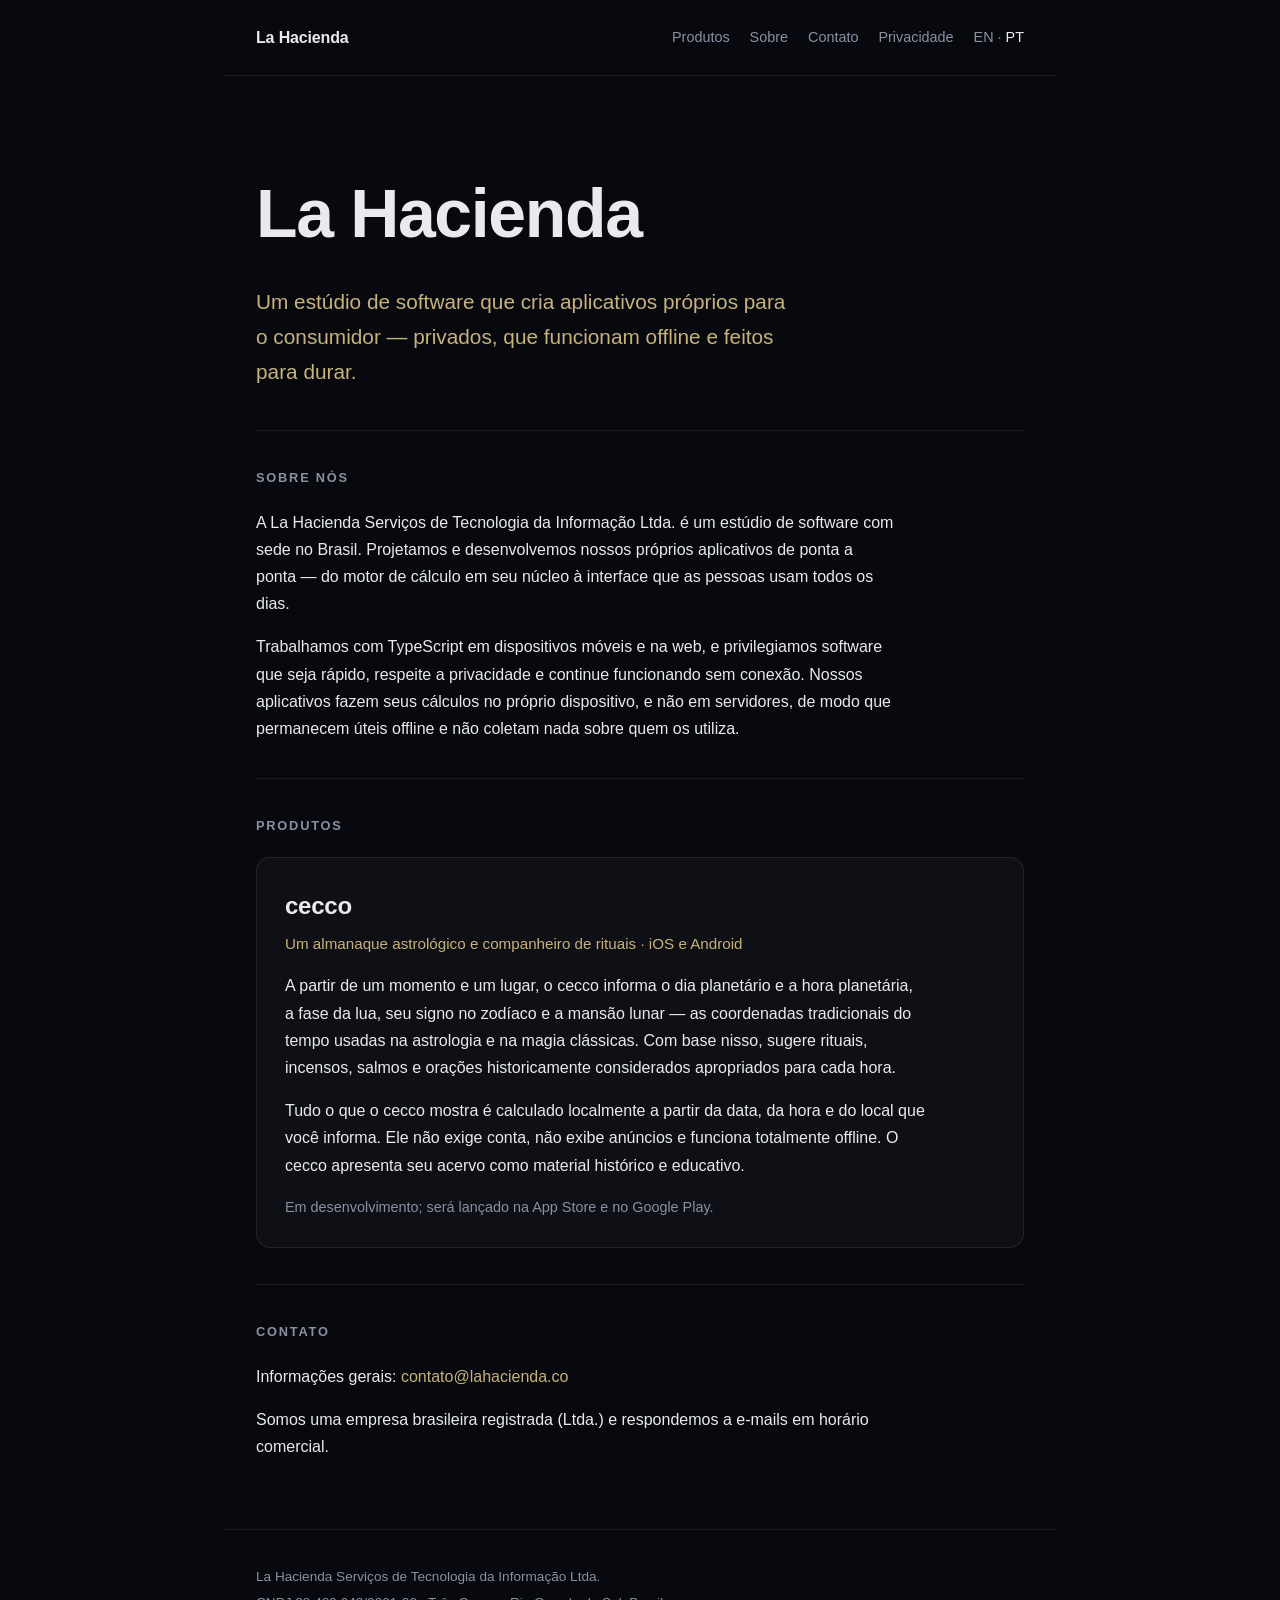
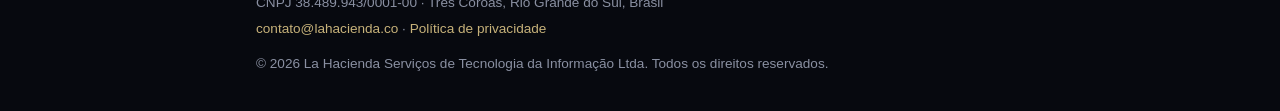
==== pt/index.html @ 251fb01d "Add Brazilian Portuguese version of the site (pt-BR) Apple's enrollment review requires the company " ====
<!doctype html>
<html lang="pt-BR">
<head>
  <meta charset="utf-8" />
  <meta name="viewport" content="width=device-width, initial-scale=1" />
  <title>La Hacienda — estúdio de software</title>
  <meta name="description" content="La Hacienda Serviços de Tecnologia da Informação Ltda. — um estúdio de software brasileiro que cria aplicativos próprios, privados e que funcionam offline. Criadores do cecco." />
  <link rel="alternate" hreflang="en" href="https://lahacienda.co/" />
  <link rel="alternate" hreflang="pt-BR" href="https://lahacienda.co/pt/" />
  <link rel="alternate" hreflang="x-default" href="https://lahacienda.co/" />
  <link rel="stylesheet" href="/styles.css" />
</head>
<body>
  <header class="topbar">
    <a class="brand" href="/pt/">La&nbsp;Hacienda</a>
    <nav class="nav">
      <a href="/pt/#products">Produtos</a>
      <a href="/pt/#about">Sobre</a>
      <a href="/pt/#contact">Contato</a>
      <a href="/pt/privacy.html">Privacidade</a>
      <span class="lang"><a href="/">EN</a> · <a href="/pt/" aria-current="page">PT</a></span>
    </nav>
  </header>

  <main class="wrap">
    <section class="hero">
      <h1>La Hacienda</h1>
      <p class="tagline">Um estúdio de software que cria aplicativos próprios para o consumidor &mdash; privados, que funcionam offline e feitos para durar.</p>
    </section>

    <section id="about" class="block">
      <h2>Sobre nós</h2>
      <p>
        A La Hacienda Serviços de Tecnologia da Informação Ltda. é um estúdio de
        software com sede no Brasil. Projetamos e desenvolvemos nossos próprios
        aplicativos de ponta a ponta &mdash; do motor de cálculo em seu núcleo à
        interface que as pessoas usam todos os dias.
      </p>
      <p>
        Trabalhamos com TypeScript em dispositivos móveis e na web, e
        privilegiamos software que seja rápido, respeite a privacidade e continue
        funcionando sem conexão. Nossos aplicativos fazem seus cálculos no próprio
        dispositivo, e não em servidores, de modo que permanecem úteis offline e
        não coletam nada sobre quem os utiliza.
      </p>
    </section>

    <section id="products" class="block">
      <h2>Produtos</h2>

      <article class="product">
        <h3>cecco</h3>
        <p class="product-kicker">Um almanaque astrológico e companheiro de rituais · iOS e Android</p>
        <p>
          A partir de um momento e um lugar, o cecco informa o dia planetário e a
          hora planetária, a fase da lua, seu signo no zodíaco e a mansão lunar
          &mdash; as coordenadas tradicionais do tempo usadas na astrologia e na
          magia clássicas. Com base nisso, sugere rituais, incensos, salmos e
          orações historicamente considerados apropriados para cada hora.
        </p>
        <p>
          Tudo o que o cecco mostra é calculado localmente a partir da data, da
          hora e do local que você informa. Ele não exige conta, não exibe
          anúncios e funciona totalmente offline. O cecco apresenta seu acervo
          como material histórico e educativo.
        </p>
        <p class="product-status">Em desenvolvimento; será lançado na App Store e no Google Play.</p>
      </article>
    </section>

    <section id="contact" class="block">
      <h2>Contato</h2>
      <p>
        Informações gerais:
        <a href="mailto:contato@lahacienda.co">contato@lahacienda.co</a>
      </p>
      <p>
        Somos uma empresa brasileira registrada (Ltda.) e respondemos a e-mails
        em horário comercial.
      </p>
    </section>
  </main>

  <footer class="legal">
    <p>La Hacienda Serviços de Tecnologia da Informação Ltda.</p>
    <p>CNPJ 38.489.943/0001-00 · Três Coroas, Rio Grande do Sul, Brasil</p>
    <p>
      <a href="mailto:contato@lahacienda.co">contato@lahacienda.co</a>
      · <a href="/pt/privacy.html">Política de privacidade</a>
    </p>
    <p class="copyright">© 2026 La Hacienda Serviços de Tecnologia da Informação Ltda. Todos os direitos reservados.</p>
  </footer>
</body>
</html>
---- styles.css ----
:root {
  --bg: #07090f;
  --fg: #e8eaf0;
  --muted: #8a90a2;
  --accent: #c7b27a;
  --line: rgba(255, 255, 255, 0.08);
  --panel: rgba(255, 255, 255, 0.03);
}
* { box-sizing: border-box; }
html, body { margin: 0; padding: 0; }
body {
  background: var(--bg);
  color: var(--fg);
  font: 16px/1.7 -apple-system, BlinkMacSystemFont, "Segoe UI", Roboto, Helvetica, Arial, sans-serif;
  -webkit-font-smoothing: antialiased;
  min-height: 100vh;
}

a { color: var(--accent); text-decoration: none; }
a:hover { text-decoration: underline; }

.topbar {
  display: flex;
  align-items: center;
  justify-content: space-between;
  gap: 1rem;
  flex-wrap: wrap;
  max-width: 52rem;
  margin: 0 auto;
  padding: 1.5rem 2rem;
  border-bottom: 1px solid var(--line);
}
.brand {
  font-weight: 600;
  letter-spacing: -0.01em;
  color: var(--fg);
}
.brand:hover { text-decoration: none; }
.nav { display: flex; gap: 1.25rem; flex-wrap: wrap; }
.nav a { color: var(--muted); font-size: 0.9rem; }
.nav a:hover { color: var(--fg); text-decoration: none; }
.lang { color: var(--muted); font-size: 0.9rem; }
.lang a { color: var(--muted); }
.lang a[aria-current="page"] { color: var(--fg); }

.wrap {
  max-width: 52rem;
  margin: 0 auto;
  padding: 2rem;
}

.hero { padding: 3rem 0 2.5rem; }
.hero h1 {
  font-size: clamp(2.5rem, 8vw, 4.25rem);
  letter-spacing: -0.02em;
  margin: 0 0 0.75rem;
}
.tagline {
  color: var(--accent);
  margin: 0;
  font-size: clamp(1.05rem, 3vw, 1.3rem);
  max-width: 34rem;
}

.block {
  padding: 2.25rem 0;
  border-top: 1px solid var(--line);
}
.block h2 {
  font-size: 0.8rem;
  text-transform: uppercase;
  letter-spacing: 0.14em;
  color: var(--muted);
  margin: 0 0 1.25rem;
}
.block p { margin: 0 0 1rem; max-width: 40rem; }
.block p:last-child { margin-bottom: 0; }

.product {
  background: var(--panel);
  border: 1px solid var(--line);
  border-radius: 14px;
  padding: 1.75rem;
}
.product h3 {
  font-size: 1.5rem;
  margin: 0 0 0.25rem;
  letter-spacing: -0.01em;
}
.product-kicker {
  color: var(--accent);
  font-size: 0.95rem;
  margin: 0 0 1rem;
}
.product-status {
  color: var(--muted);
  font-size: 0.9rem;
  margin-top: 1rem;
}

.legal {
  max-width: 52rem;
  margin: 0 auto;
  padding: 2rem;
  border-top: 1px solid var(--line);
  color: var(--muted);
  font-size: 0.85rem;
}
.legal p { margin: 0.2rem 0; }
.legal .copyright { margin-top: 0.75rem; }
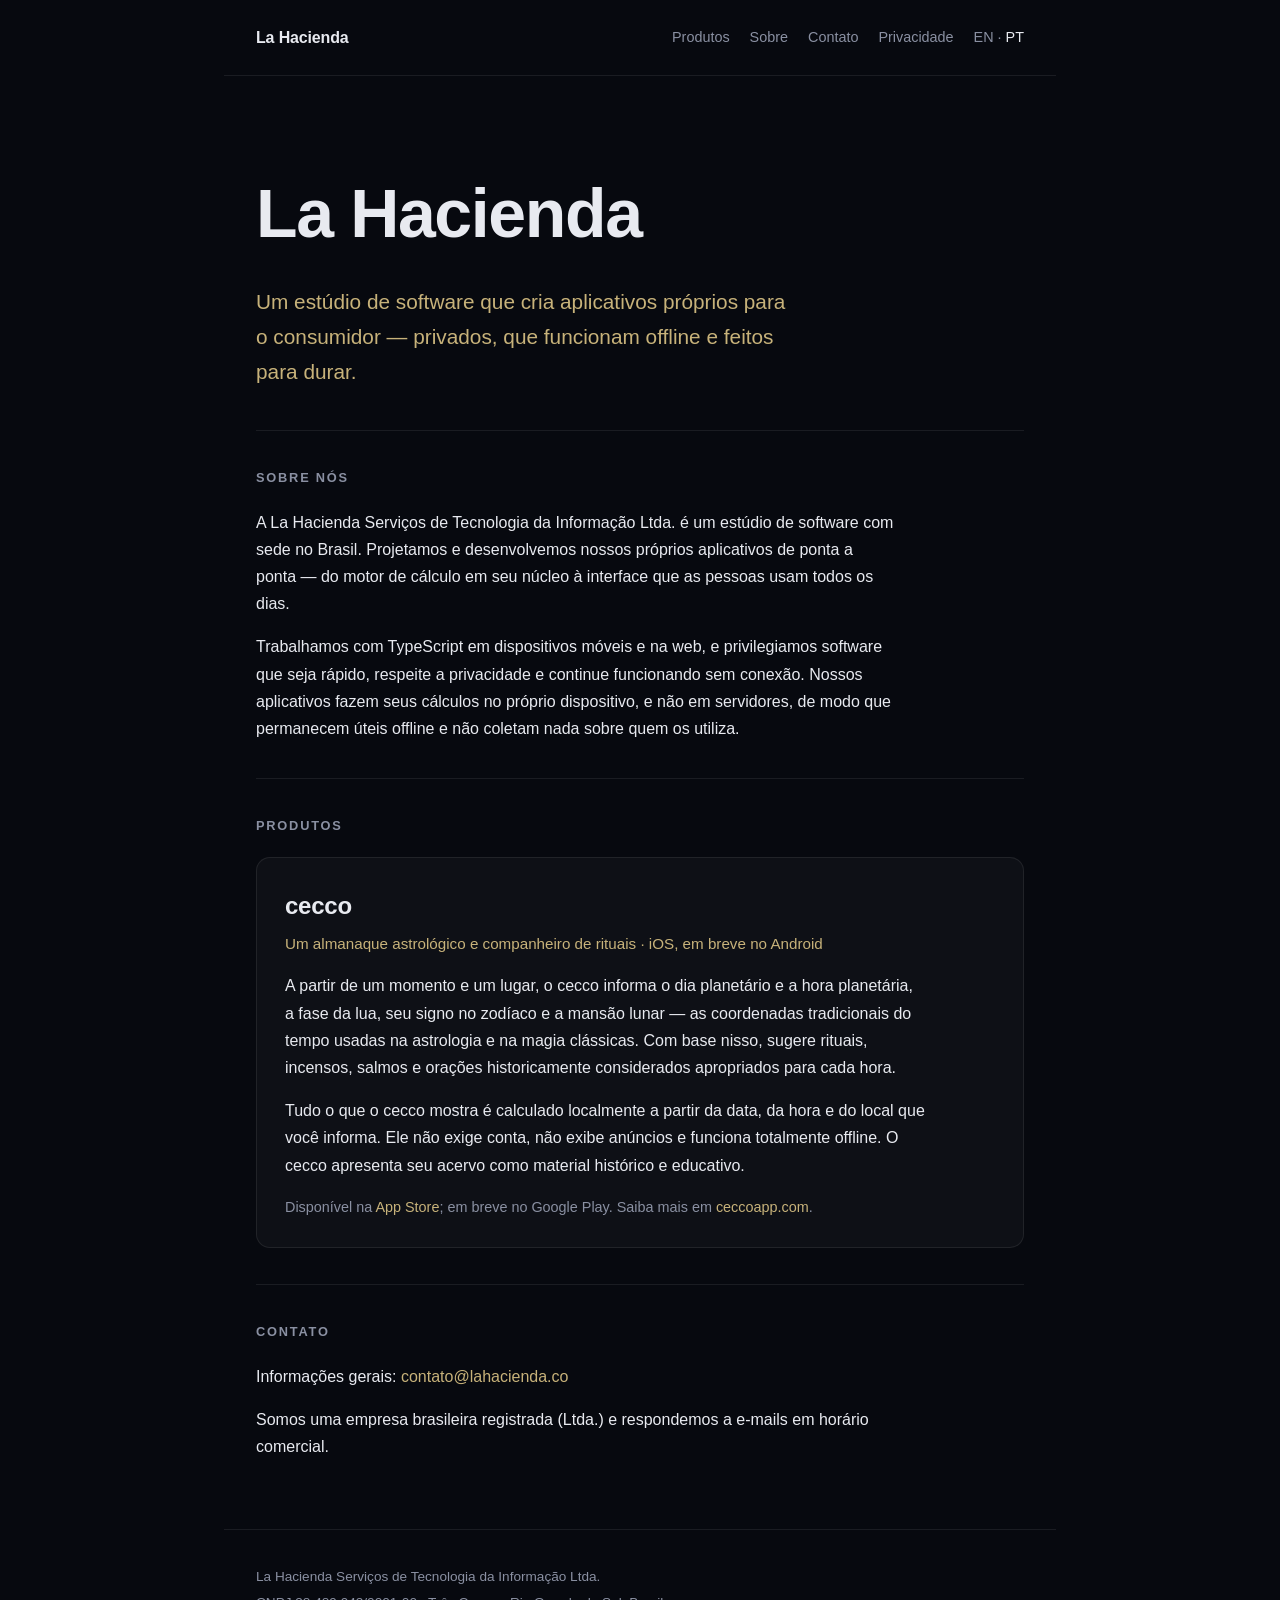
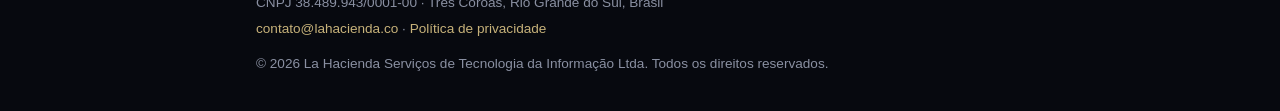
==== commit 5cb92aae: "cecco is live on the App Store — update product status (EN + PT) Links the App Store listing and cec" ====
--- a/pt/index.html
+++ b/pt/index.html
@@ -50,7 +50,7 @@
 
       <article class="product">
         <h3>cecco</h3>
-        <p class="product-kicker">Um almanaque astrológico e companheiro de rituais · iOS e Android</p>
+        <p class="product-kicker">Um almanaque astrológico e companheiro de rituais · iOS, em breve no Android</p>
         <p>
           A partir de um momento e um lugar, o cecco informa o dia planetário e a
           hora planetária, a fase da lua, seu signo no zodíaco e a mansão lunar
@@ -64,7 +64,11 @@
           anúncios e funciona totalmente offline. O cecco apresenta seu acervo
           como material histórico e educativo.
         </p>
-        <p class="product-status">Em desenvolvimento; será lançado na App Store e no Google Play.</p>
+        <p class="product-status">
+          Disponível na <a href="https://apps.apple.com/app/id6781695369">App Store</a>;
+          em breve no Google Play. Saiba mais em
+          <a href="https://ceccoapp.com">ceccoapp.com</a>.
+        </p>
       </article>
     </section>
 
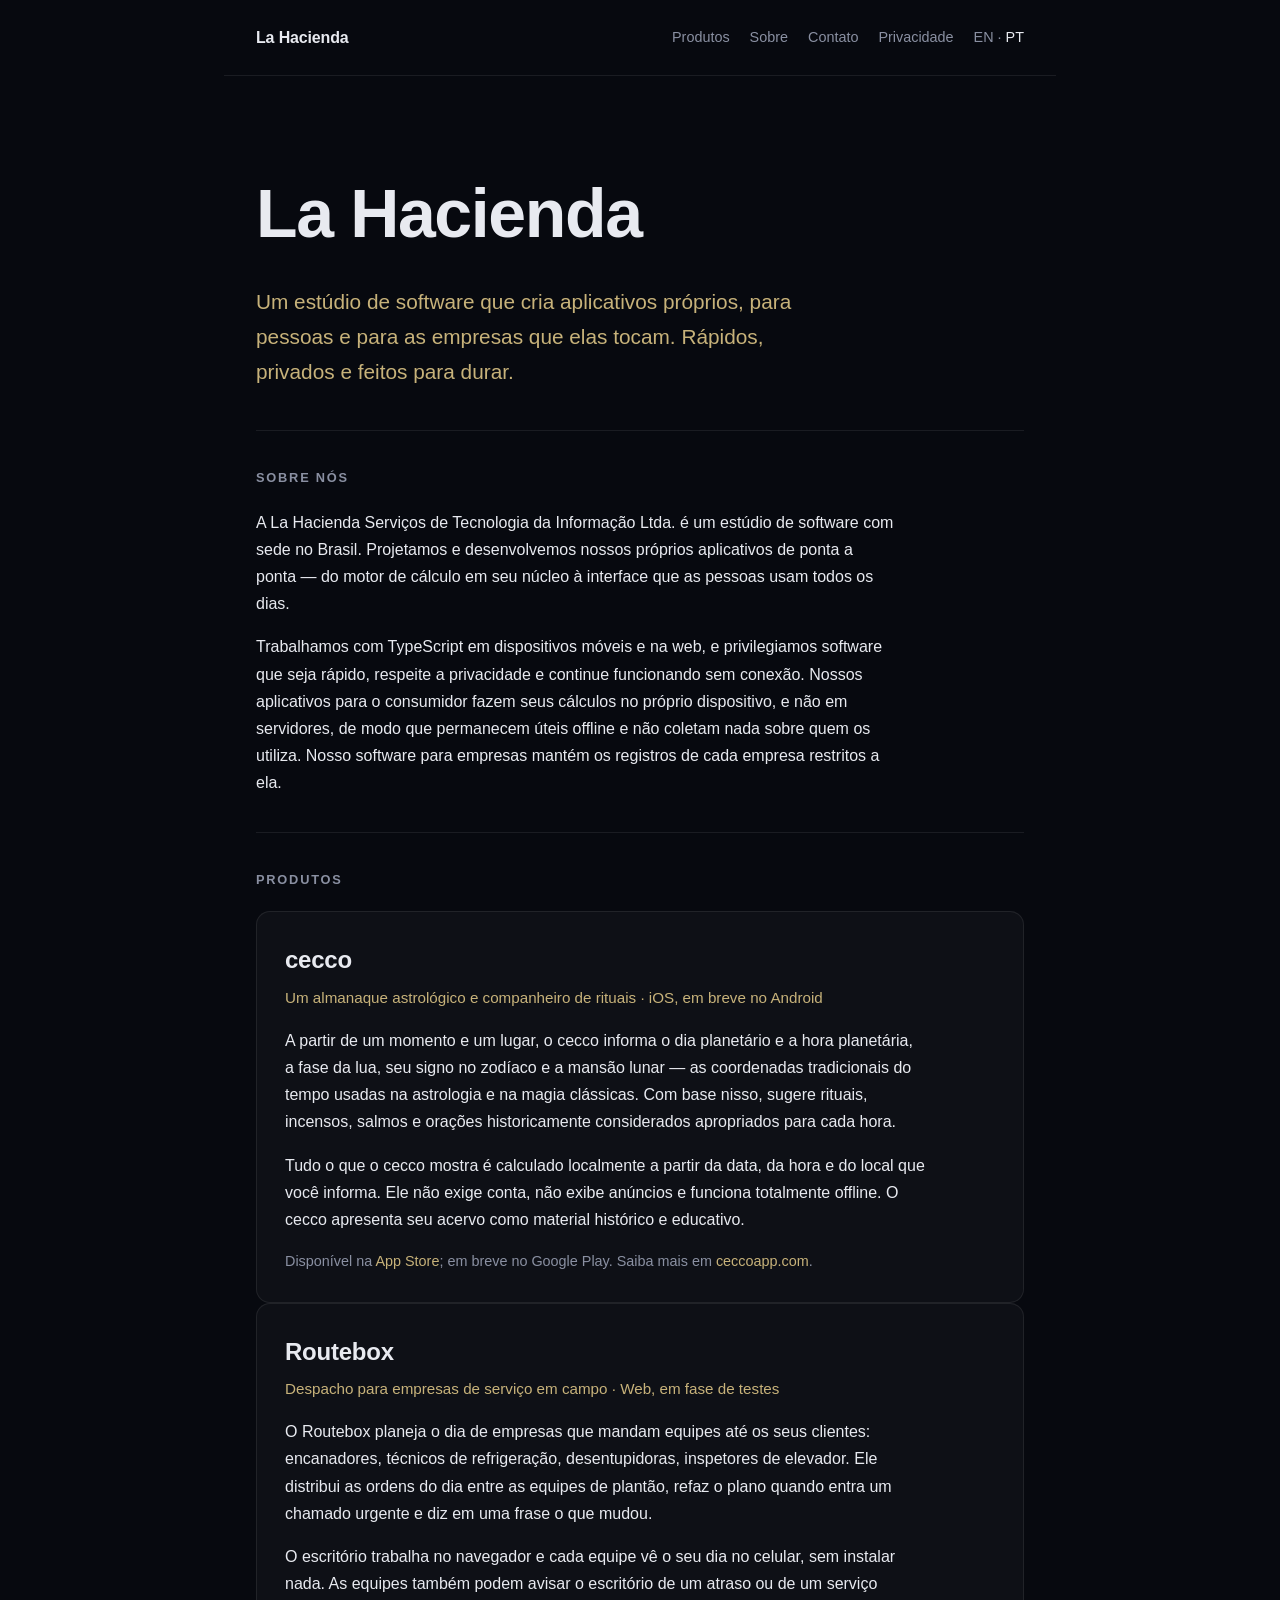
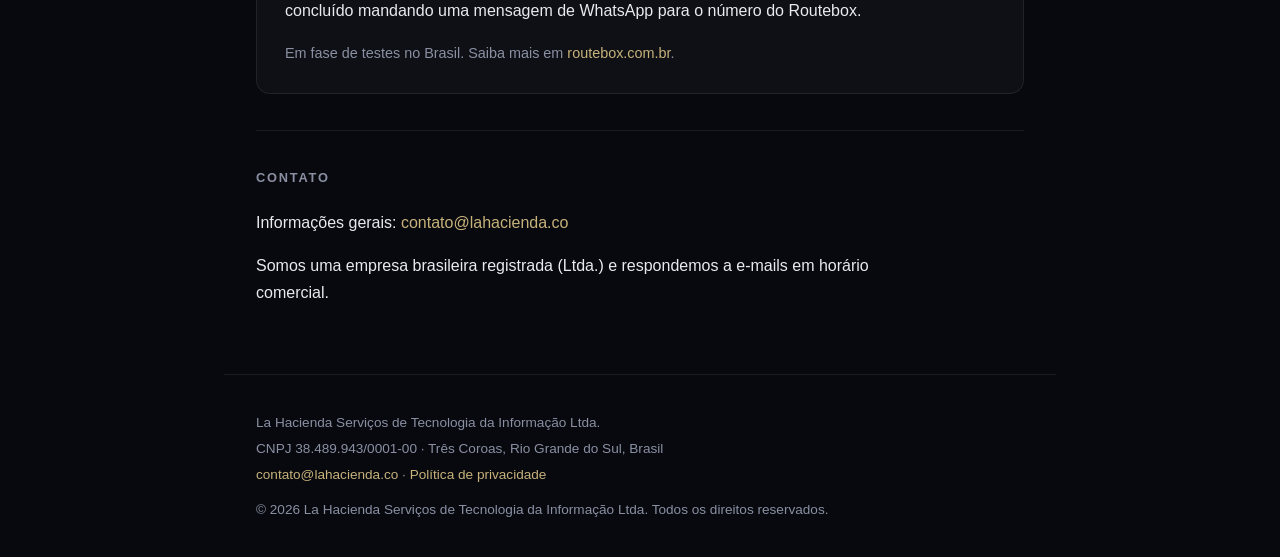
==== commit e63d666a: "Add Routebox to products, and say the studio builds software for businesses too (EN + PT)" ====
--- a/pt/index.html
+++ b/pt/index.html
@@ -4,7 +4,7 @@
   <meta charset="utf-8" />
   <meta name="viewport" content="width=device-width, initial-scale=1" />
   <title>La Hacienda — estúdio de software</title>
-  <meta name="description" content="La Hacienda Serviços de Tecnologia da Informação Ltda. — um estúdio de software brasileiro que cria aplicativos próprios, privados e que funcionam offline. Criadores do cecco." />
+  <meta name="description" content="La Hacienda Serviços de Tecnologia da Informação Ltda. — um estúdio de software brasileiro que cria aplicativos próprios, para pessoas e para as empresas que elas tocam. Criadores do cecco e do Routebox." />
   <link rel="alternate" hreflang="en" href="https://lahacienda.co/" />
   <link rel="alternate" hreflang="pt-BR" href="https://lahacienda.co/pt/" />
   <link rel="alternate" hreflang="x-default" href="https://lahacienda.co/" />
@@ -25,7 +25,7 @@
   <main class="wrap">
     <section class="hero">
       <h1>La Hacienda</h1>
-      <p class="tagline">Um estúdio de software que cria aplicativos próprios para o consumidor &mdash; privados, que funcionam offline e feitos para durar.</p>
+      <p class="tagline">Um estúdio de software que cria aplicativos próprios, para pessoas e para as empresas que elas tocam. Rápidos, privados e feitos para durar.</p>
     </section>
 
     <section id="about" class="block">
@@ -39,9 +39,11 @@
       <p>
         Trabalhamos com TypeScript em dispositivos móveis e na web, e
         privilegiamos software que seja rápido, respeite a privacidade e continue
-        funcionando sem conexão. Nossos aplicativos fazem seus cálculos no próprio
-        dispositivo, e não em servidores, de modo que permanecem úteis offline e
-        não coletam nada sobre quem os utiliza.
+        funcionando sem conexão. Nossos aplicativos para o consumidor fazem seus
+        cálculos no próprio dispositivo, e não em servidores, de modo que
+        permanecem úteis offline e não coletam nada sobre quem os utiliza. Nosso
+        software para empresas mantém os registros de cada empresa restritos a
+        ela.
       </p>
     </section>
 
@@ -70,6 +72,28 @@
           <a href="https://ceccoapp.com">ceccoapp.com</a>.
         </p>
       </article>
+
+      <article class="product">
+        <h3>Routebox</h3>
+        <p class="product-kicker">Despacho para empresas de serviço em campo · Web, em fase de testes</p>
+        <p>
+          O Routebox planeja o dia de empresas que mandam equipes até os seus
+          clientes: encanadores, técnicos de refrigeração, desentupidoras,
+          inspetores de elevador. Ele distribui as ordens do dia entre as equipes
+          de plantão, refaz o plano quando entra um chamado urgente e diz em uma
+          frase o que mudou.
+        </p>
+        <p>
+          O escritório trabalha no navegador e cada equipe vê o seu dia no
+          celular, sem instalar nada. As equipes também podem avisar o escritório
+          de um atraso ou de um serviço concluído mandando uma mensagem de
+          WhatsApp para o número do Routebox.
+        </p>
+        <p class="product-status">
+          Em fase de testes no Brasil. Saiba mais em
+          <a href="https://routebox.com.br">routebox.com.br</a>.
+        </p>
+      </article>
     </section>
 
     <section id="contact" class="block">
